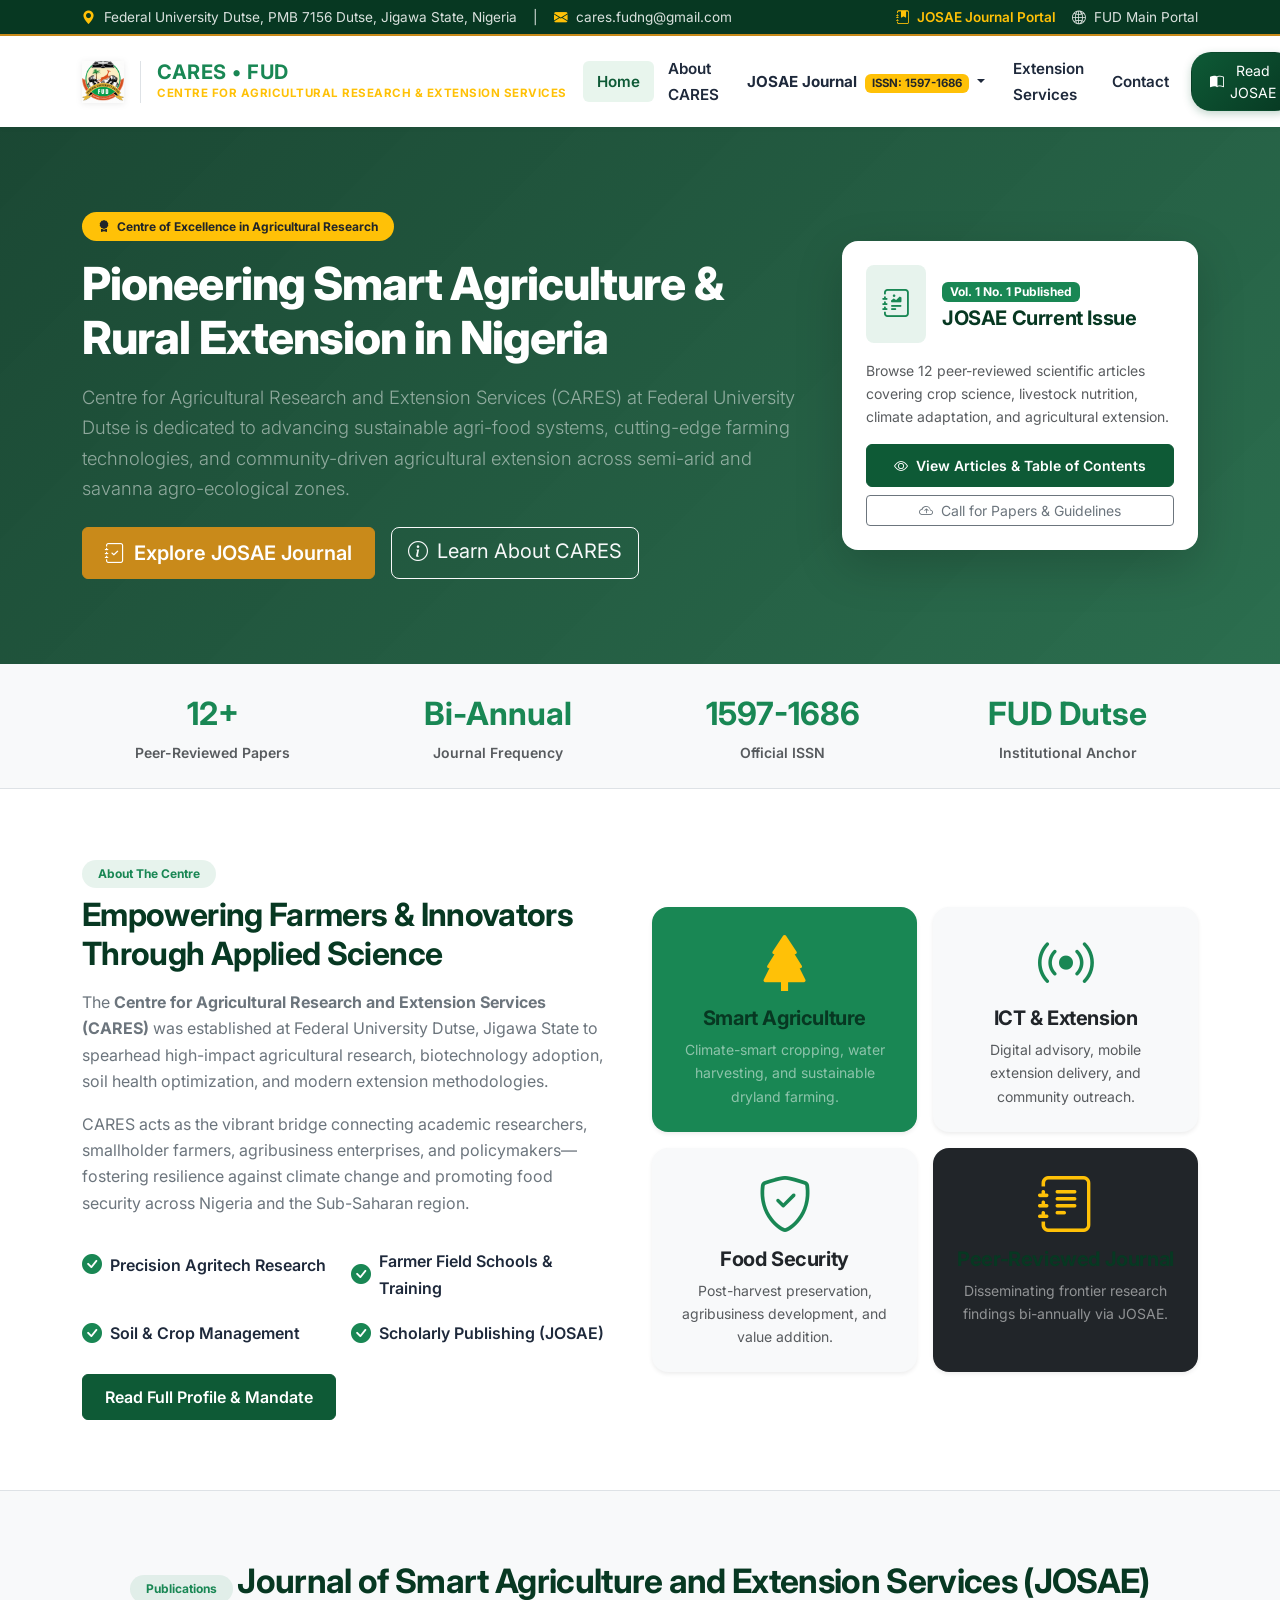
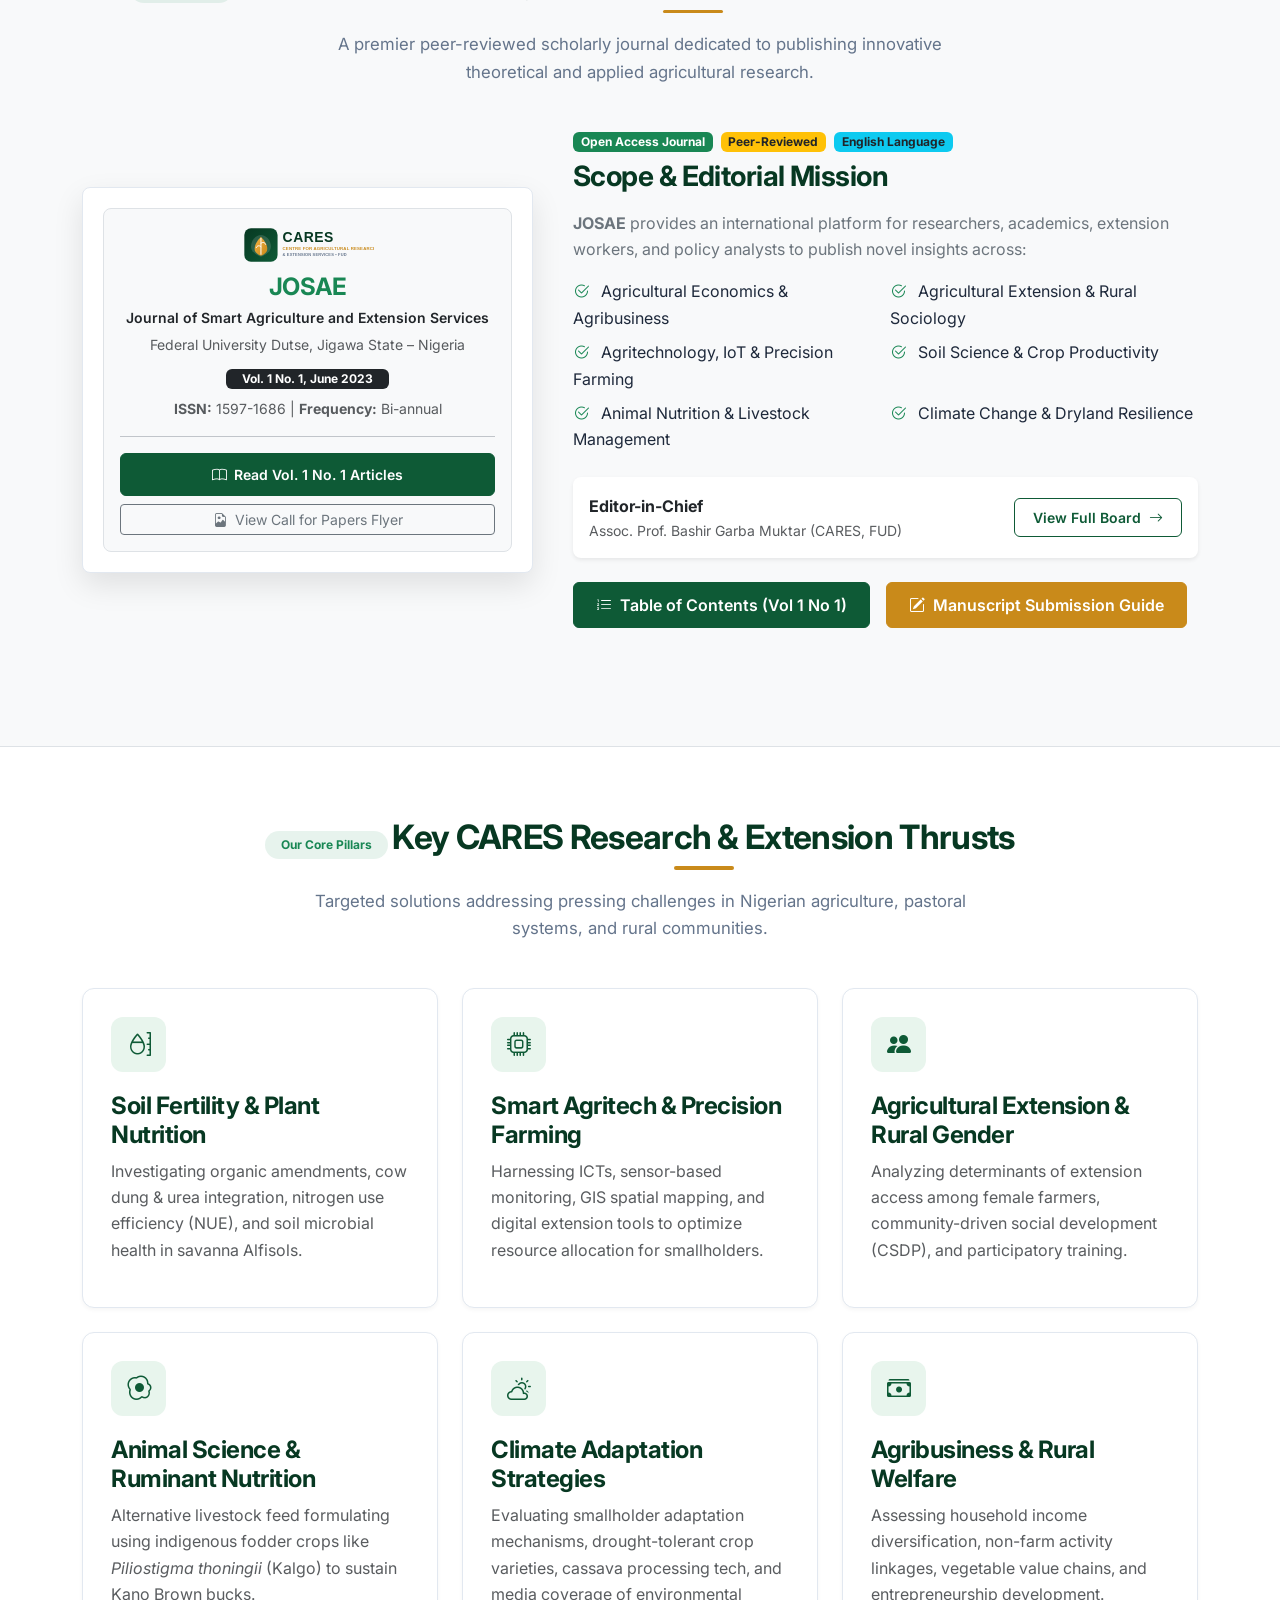
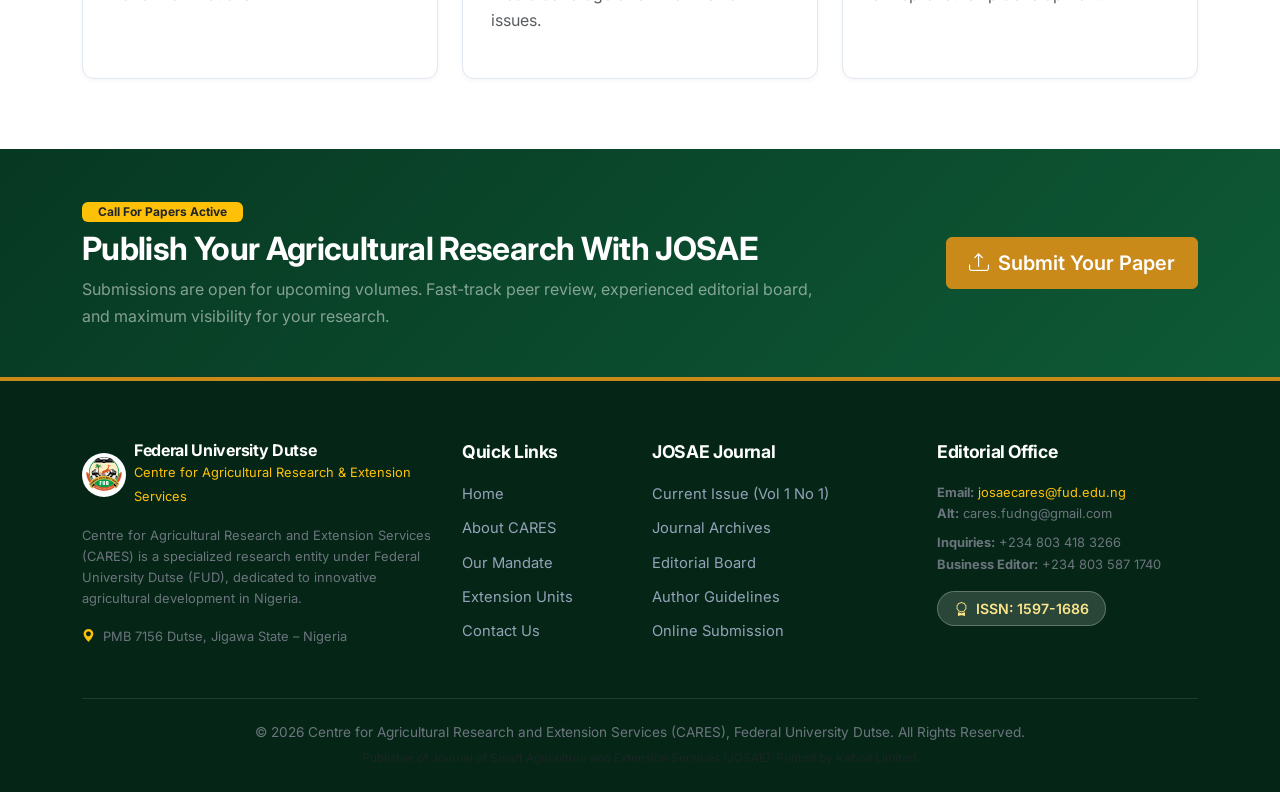
==== index.html @ b34d815e "First commit Web contents" ====
<!DOCTYPE html>
<html lang="en">
<head>
  <meta charset="UTF-8">
  <meta name="viewport" content="width=device-width, initial-scale=1.0">
  <title>CARES | Centre for Agricultural Research and Extension Services - Federal University Dutse</title>
  <meta name="description" content="Official website of the Centre for Agricultural Research and Extension Services (CARES), Federal University Dutse (FUD), Nigeria. Publisher of JOSAE Journal.">
  
  <!-- Bootstrap 5.3 CSS -->
  <link href="https://cdn.jsdelivr.net/npm/bootstrap@5.3.3/dist/css/bootstrap.min.css" rel="stylesheet">
  <!-- Bootstrap Icons -->
  <link href="https://cdn.jsdelivr.net/npm/bootstrap-icons@1.11.3/font/bootstrap-icons.css" rel="stylesheet">
  <!-- Google Fonts: Inter -->
  <link rel="preconnect" href="https://fonts.googleapis.com">
  <link rel="preconnect" href="https://fonts.gstatic.com" crossorigin>
  <link href="https://fonts.googleapis.com/css2?family=Inter:wght@300;400;500;600;700;800;900&display=swap" rel="stylesheet">
  <!-- Favicon -->
  <link rel="icon" type="image/png" href="assets/img/favicon.png">
  <link rel="apple-touch-icon" href="assets/img/favicon.png">
  <!-- Custom CSS -->
  <link rel="stylesheet" href="assets/css/style.css">
</head>
<body>

  <!-- Top Bar -->
  <div class="top-bar">
    <div class="container">
      <div class="d-flex justify-content-between align-items-center flex-wrap gap-2">
        <div class="d-flex align-items-center gap-3">
          <span><i class="bi bi-geo-alt-fill text-warning me-1"></i> Federal University Dutse, PMB 7156 Dutse, Jigawa State, Nigeria</span>
          <span class="d-none d-md-inline">|</span>
          <span class="d-none d-md-inline"><i class="bi bi-envelope-fill text-warning me-1"></i> cares.fudng@gmail.com</span>
        </div>
        <div class="d-flex align-items-center gap-3">
          <a href="josae.html" class="fw-semibold text-warning"><i class="bi bi-journal-bookmark-fill me-1"></i> JOSAE Journal Portal</a>
          <a href="https://fud.edu.ng" target="_blank" rel="noopener"><i class="bi bi-globe2 me-1"></i> FUD Main Portal</a>
        </div>
      </div>
    </div>
  </div>

  <!-- Main Navbar -->
  <nav class="navbar navbar-expand-lg main-navbar sticky-top">
    <div class="container">
      <a class="navbar-brand" href="index.html">
        <img src="assets/img/fud-logo.png" alt="Federal University Dutse Crest" class="fud-crest-img">
        <div class="brand-text border-start ps-3 ms-1 d-none d-sm-block">
          <h1 class="text-success fw-bold mb-0" style="font-size: 1.25rem; letter-spacing: 0.5px;">CARES &bull; FUD</h1>
          <small class="text-warning fw-bold text-uppercase" style="font-size: 0.72rem; letter-spacing: 0.5px;">Centre for Agricultural Research &amp; Extension Services</small>
        </div>
      </a>
      
      <button class="navbar-toggler" type="button" data-bs-toggle="collapse" data-bs-target="#navbarMain" aria-controls="navbarMain" aria-expanded="false" aria-label="Toggle navigation">
        <span class="navbar-toggler-icon"></span>
      </button>

      <div class="collapse navbar-collapse" id="navbarMain">
        <ul class="navbar-nav ms-auto mb-2 mb-lg-0 align-items-lg-center">
          <li class="nav-item">
            <a class="nav-link active" aria-current="page" href="index.html">Home</a>
          </li>
          <li class="nav-item">
            <a class="nav-link" href="about.html">About CARES</a>
          </li>
          <li class="nav-item dropdown">
            <a class="nav-link dropdown-toggle fw-bold text-success" href="#" id="journalDropdown" role="button" data-bs-toggle="dropdown" aria-expanded="false">
              JOSAE Journal <span class="badge bg-warning text-dark ms-1">ISSN: 1597-1686</span>
            </a>
            <ul class="dropdown-menu shadow border-0" aria-labelledby="journalDropdown">
              <li><a class="dropdown-item py-2" href="josae.html"><i class="bi bi-journal-text text-success me-2"></i> Journal Home &amp; Latest Issue</a></li>
              <li><a class="dropdown-item py-2" href="josae-archives.html"><i class="bi bi-archive text-success me-2"></i> Volumes &amp; Archives</a></li>
              <li><a class="dropdown-item py-2" href="josae-editorial.html"><i class="bi bi-people text-success me-2"></i> Editorial Advisory Board</a></li>
              <li><a class="dropdown-item py-2" href="josae-guidelines.html"><i class="bi bi-file-earmark-text text-success me-2"></i> Author Guidelines &amp; Fees</a></li>
              <li><hr class="dropdown-divider"></li>
              <li><a class="dropdown-item py-2 fw-semibold text-primary" href="josae-submission.html"><i class="bi bi-send text-primary me-2"></i> Submit Manuscript</a></li>
            </ul>
          </li>
          <li class="nav-item">
            <a class="nav-link" href="about.html#extension">Extension Services</a>
          </li>
          <li class="nav-item">
            <a class="nav-link" href="contact.html">Contact</a>
          </li>
          <li class="nav-item ms-lg-2 mt-2 mt-lg-0">
            <a class="btn btn-journal-badge" href="josae.html">
              <i class="bi bi-book-half"></i> Read JOSAE
            </a>
          </li>
        </ul>
      </div>
    </div>
  </nav>

  <!-- Hero Section -->
  <header class="hero-cares">
    <div class="container">
      <div class="row align-items-center gy-4">
        <div class="col-lg-8">
          <div class="badge bg-warning text-dark px-3 py-2 rounded-pill fw-bold mb-3">
            <i class="bi bi-award-fill me-1"></i> Centre of Excellence in Agricultural Research
          </div>
          <h1 class="display-4 fw-black text-white mb-3">
            Pioneering Smart Agriculture &amp; Rural Extension in Nigeria
          </h1>
          <p class="lead text-white-50 mb-4">
            Centre for Agricultural Research and Extension Services (CARES) at Federal University Dutse is dedicated to advancing sustainable agri-food systems, cutting-edge farming technologies, and community-driven agricultural extension across semi-arid and savanna agro-ecological zones.
          </p>
          <div class="d-flex flex-wrap gap-3">
            <a href="josae.html" class="btn btn-gold-fud btn-lg">
              <i class="bi bi-journal-check me-1"></i> Explore JOSAE Journal
            </a>
            <a href="about.html" class="btn btn-outline-light btn-lg">
              <i class="bi bi-info-circle me-1"></i> Learn About CARES
            </a>
          </div>
        </div>
        <div class="col-lg-4">
          <div class="card border-0 shadow-lg rounded-4 overflow-hidden bg-white text-dark p-4">
            <div class="d-flex align-items-center gap-3 mb-3">
              <div class="p-3 bg-success bg-opacity-10 text-success rounded-3 fs-3">
                <i class="bi bi-journal-richtext"></i>
              </div>
              <div>
                <span class="badge bg-success mb-1">Vol. 1 No. 1 Published</span>
                <h5 class="mb-0 fw-bold">JOSAE Current Issue</h5>
              </div>
            </div>
            <p class="small text-muted mb-3">
              Browse 12 peer-reviewed scientific articles covering crop science, livestock nutrition, climate adaptation, and agricultural extension.
            </p>
            <div class="d-grid gap-2">
              <a href="josae.html" class="btn btn-primary-fud btn-sm">
                <i class="bi bi-eye me-1"></i> View Articles &amp; Table of Contents
              </a>
              <a href="josae-guidelines.html" class="btn btn-outline-secondary btn-sm">
                <i class="bi bi-cloud-arrow-up me-1"></i> Call for Papers &amp; Guidelines
              </a>
            </div>
          </div>
        </div>
      </div>
    </div>
  </header>

  <!-- Key Statistics Banner -->
  <section class="bg-light py-4 border-bottom">
    <div class="container">
      <div class="row g-4 text-center">
        <div class="col-6 col-md-3">
          <div class="fs-2 fw-bold text-success">12+</div>
          <div class="small text-muted fw-semibold">Peer-Reviewed Papers</div>
        </div>
        <div class="col-6 col-md-3">
          <div class="fs-2 fw-bold text-success">Bi-Annual</div>
          <div class="small text-muted fw-semibold">Journal Frequency</div>
        </div>
        <div class="col-6 col-md-3">
          <div class="fs-2 fw-bold text-success">1597-1686</div>
          <div class="small text-muted fw-semibold">Official ISSN</div>
        </div>
        <div class="col-6 col-md-3">
          <div class="fs-2 fw-bold text-success">FUD Dutse</div>
          <div class="small text-muted fw-semibold">Institutional Anchor</div>
        </div>
      </div>
    </div>
  </section>

  <!-- About CARES Overview -->
  <section class="section-padding">
    <div class="container">
      <div class="row align-items-center gy-5">
        <div class="col-lg-6">
          <div class="pe-lg-4">
            <span class="badge bg-success bg-opacity-10 text-success fw-bold px-3 py-2 rounded-pill mb-2">About The Centre</span>
            <h2 class="fw-bold mb-3">Empowering Farmers &amp; Innovators Through Applied Science</h2>
            <p class="text-secondary">
              The <strong>Centre for Agricultural Research and Extension Services (CARES)</strong> was established at Federal University Dutse, Jigawa State to spearhead high-impact agricultural research, biotechnology adoption, soil health optimization, and modern extension methodologies.
            </p>
            <p class="text-secondary">
              CARES acts as the vibrant bridge connecting academic researchers, smallholder farmers, agribusiness enterprises, and policymakers—fostering resilience against climate change and promoting food security across Nigeria and the Sub-Saharan region.
            </p>
            <div class="row g-3 mt-2">
              <div class="col-sm-6">
                <div class="d-flex align-items-center gap-2">
                  <i class="bi bi-check-circle-fill text-success fs-5"></i>
                  <span class="fw-semibold">Precision Agritech Research</span>
                </div>
              </div>
              <div class="col-sm-6">
                <div class="d-flex align-items-center gap-2">
                  <i class="bi bi-check-circle-fill text-success fs-5"></i>
                  <span class="fw-semibold">Farmer Field Schools &amp; Training</span>
                </div>
              </div>
              <div class="col-sm-6">
                <div class="d-flex align-items-center gap-2">
                  <i class="bi bi-check-circle-fill text-success fs-5"></i>
                  <span class="fw-semibold">Soil &amp; Crop Management</span>
                </div>
              </div>
              <div class="col-sm-6">
                <div class="d-flex align-items-center gap-2">
                  <i class="bi bi-check-circle-fill text-success fs-5"></i>
                  <span class="fw-semibold">Scholarly Publishing (JOSAE)</span>
                </div>
              </div>
            </div>
            <div class="mt-4">
              <a href="about.html" class="btn btn-primary-fud">Read Full Profile &amp; Mandate</a>
            </div>
          </div>
        </div>
        <div class="col-lg-6">
          <div class="row g-3">
            <div class="col-6">
              <div class="card border-0 shadow-sm rounded-4 bg-success text-white p-4 text-center h-100">
                <i class="bi bi-tree-fill display-4 mb-2 text-warning"></i>
                <h5 class="fw-bold">Smart Agriculture</h5>
                <p class="small text-white-50 mb-0">Climate-smart cropping, water harvesting, and sustainable dryland farming.</p>
              </div>
            </div>
            <div class="col-6">
              <div class="card border-0 shadow-sm rounded-4 bg-light border p-4 text-center h-100">
                <i class="bi bi-broadcast display-4 mb-2 text-success"></i>
                <h5 class="fw-bold text-dark">ICT &amp; Extension</h5>
                <p class="small text-muted mb-0">Digital advisory, mobile extension delivery, and community outreach.</p>
              </div>
            </div>
            <div class="col-6">
              <div class="card border-0 shadow-sm rounded-4 bg-light border p-4 text-center h-100">
                <i class="bi bi-shield-check display-4 mb-2 text-success"></i>
                <h5 class="fw-bold text-dark">Food Security</h5>
                <p class="small text-muted mb-0">Post-harvest preservation, agribusiness development, and value addition.</p>
              </div>
            </div>
            <div class="col-6">
              <div class="card border-0 shadow-sm rounded-4 bg-dark text-white p-4 text-center h-100">
                <i class="bi bi-journal-text display-4 mb-2 text-warning"></i>
                <h5 class="fw-bold">Peer-Reviewed Journal</h5>
                <p class="small text-white-50 mb-0">Disseminating frontier research findings bi-annually via JOSAE.</p>
              </div>
            </div>
          </div>
        </div>
      </div>
    </div>
  </section>

  <!-- JOSAE Spotlight Section -->
  <section class="section-padding bg-light border-top border-bottom">
    <div class="container">
      <div class="section-title">
        <span class="badge bg-success bg-opacity-10 text-success fw-bold px-3 py-2 rounded-pill mb-2">Publications</span>
        <h2>Journal of Smart Agriculture and Extension Services (JOSAE)</h2>
        <p>A premier peer-reviewed scholarly journal dedicated to publishing innovative theoretical and applied agricultural research.</p>
      </div>

      <div class="row align-items-center gy-4 mb-5">
        <div class="col-lg-5">
          <div class="journal-cover-preview bg-white">
            <div class="p-3 border rounded-3 bg-light text-center">
              <div class="mb-2">
                <img src="assets/img/logo-cares.svg" alt="CARES Logo" height="40">
              </div>
              <h4 class="fw-bold text-success mb-1">JOSAE</h4>
              <p class="fw-semibold text-dark small mb-1">Journal of Smart Agriculture and Extension Services</p>
              <div class="small text-muted mb-2">Federal University Dutse, Jigawa State – Nigeria</div>
              <div class="badge bg-dark px-3 py-1 mb-2">Vol. 1 No. 1, June 2023</div>
              <div class="small text-muted"><strong>ISSN:</strong> 1597-1686 | <strong>Frequency:</strong> Bi-annual</div>
              <hr class="my-3">
              <a href="josae.html" class="btn btn-primary-fud btn-sm w-100 mb-2">
                <i class="bi bi-book me-1"></i> Read Vol. 1 No. 1 Articles
              </a>
              <a href="assets/img/josae-call-for-papers.jpg" target="_blank" class="btn btn-outline-secondary btn-sm w-100">
                <i class="bi bi-file-earmark-image me-1"></i> View Call for Papers Flyer
              </a>
            </div>
          </div>
        </div>

        <div class="col-lg-7">
          <div class="ps-lg-3">
            <div class="d-flex align-items-center gap-2 mb-2">
              <span class="badge bg-success">Open Access Journal</span>
              <span class="badge bg-warning text-dark">Peer-Reviewed</span>
              <span class="badge bg-info text-dark">English Language</span>
            </div>
            <h3 class="fw-bold mb-3">Scope &amp; Editorial Mission</h3>
            <p class="text-secondary">
              <strong>JOSAE</strong> provides an international platform for researchers, academics, extension workers, and policy analysts to publish novel insights across:
            </p>
            <ul class="list-unstyled row g-2 mb-4">
              <li class="col-sm-6"><i class="bi bi-check2-circle text-success me-2"></i> Agricultural Economics &amp; Agribusiness</li>
              <li class="col-sm-6"><i class="bi bi-check2-circle text-success me-2"></i> Agricultural Extension &amp; Rural Sociology</li>
              <li class="col-sm-6"><i class="bi bi-check2-circle text-success me-2"></i> Agritechnology, IoT &amp; Precision Farming</li>
              <li class="col-sm-6"><i class="bi bi-check2-circle text-success me-2"></i> Soil Science &amp; Crop Productivity</li>
              <li class="col-sm-6"><i class="bi bi-check2-circle text-success me-2"></i> Animal Nutrition &amp; Livestock Management</li>
              <li class="col-sm-6"><i class="bi bi-check2-circle text-success me-2"></i> Climate Change &amp; Dryland Resilience</li>
            </ul>

            <div class="card bg-white border-0 shadow-sm p-3 rounded-3 mb-4">
              <div class="d-flex align-items-center justify-content-between flex-wrap gap-2">
                <div>
                  <div class="fw-bold text-dark">Editor-in-Chief</div>
                  <div class="small text-muted">Assoc. Prof. Bashir Garba Muktar (CARES, FUD)</div>
                </div>
                <a href="josae-editorial.html" class="btn btn-outline-fud btn-sm">
                  View Full Board <i class="bi bi-arrow-right ms-1"></i>
                </a>
              </div>
            </div>

            <div class="d-flex flex-wrap gap-3">
              <a href="josae.html" class="btn btn-primary-fud">
                <i class="bi bi-list-ol me-1"></i> Table of Contents (Vol 1 No 1)
              </a>
              <a href="josae-guidelines.html" class="btn btn-gold-fud">
                <i class="bi bi-pencil-square me-1"></i> Manuscript Submission Guide
              </a>
            </div>
          </div>
        </div>
      </div>
    </div>
  </section>

  <!-- Research & Extension Focus Pillars -->
  <section class="section-padding">
    <div class="container">
      <div class="section-title">
        <span class="badge bg-success bg-opacity-10 text-success fw-bold px-3 py-2 rounded-pill mb-2">Our Core Pillars</span>
        <h2>Key CARES Research &amp; Extension Thrusts</h2>
        <p>Targeted solutions addressing pressing challenges in Nigerian agriculture, pastoral systems, and rural communities.</p>
      </div>

      <div class="row g-4">
        <div class="col-md-6 col-lg-4">
          <div class="feature-card">
            <div class="feature-icon">
              <i class="bi bi-moisture"></i>
            </div>
            <h4 class="fw-bold">Soil Fertility &amp; Plant Nutrition</h4>
            <p class="text-muted">
              Investigating organic amendments, cow dung &amp; urea integration, nitrogen use efficiency (NUE), and soil microbial health in savanna Alfisols.
            </p>
          </div>
        </div>

        <div class="col-md-6 col-lg-4">
          <div class="feature-card">
            <div class="feature-icon">
              <i class="bi bi-cpu"></i>
            </div>
            <h4 class="fw-bold">Smart Agritech &amp; Precision Farming</h4>
            <p class="text-muted">
              Harnessing ICTs, sensor-based monitoring, GIS spatial mapping, and digital extension tools to optimize resource allocation for smallholders.
            </p>
          </div>
        </div>

        <div class="col-md-6 col-lg-4">
          <div class="feature-card">
            <div class="feature-icon">
              <i class="bi bi-people-fill"></i>
            </div>
            <h4 class="fw-bold">Agricultural Extension &amp; Rural Gender</h4>
            <p class="text-muted">
              Analyzing determinants of extension access among female farmers, community-driven social development (CSDP), and participatory training.
            </p>
          </div>
        </div>

        <div class="col-md-6 col-lg-4">
          <div class="feature-card">
            <div class="feature-icon">
              <i class="bi bi-egg-fried"></i>
            </div>
            <h4 class="fw-bold">Animal Science &amp; Ruminant Nutrition</h4>
            <p class="text-muted">
              Alternative livestock feed formulating using indigenous fodder crops like <em>Piliostigma thoningii</em> (Kalgo) to sustain Kano Brown bucks.
            </p>
          </div>
        </div>

        <div class="col-md-6 col-lg-4">
          <div class="feature-card">
            <div class="feature-icon">
              <i class="bi bi-cloud-sun"></i>
            </div>
            <h4 class="fw-bold">Climate Adaptation Strategies</h4>
            <p class="text-muted">
              Evaluating smallholder adaptation mechanisms, drought-tolerant crop varieties, cassava processing tech, and media coverage of environmental issues.
            </p>
          </div>
        </div>

        <div class="col-md-6 col-lg-4">
          <div class="feature-card">
            <div class="feature-icon">
              <i class="bi bi-cash-stack"></i>
            </div>
            <h4 class="fw-bold">Agribusiness &amp; Rural Welfare</h4>
            <p class="text-muted">
              Assessing household income diversification, non-farm activity linkages, vegetable value chains, and entrepreneurship development.
            </p>
          </div>
        </div>
      </div>
    </div>
  </section>

  <!-- Quick Call to Action / Submission Banner -->
  <section class="py-5 text-white" style="background: linear-gradient(135deg, #073822, #0e5a36);">
    <div class="container">
      <div class="row align-items-center justify-content-between gy-4">
        <div class="col-lg-8">
          <span class="badge bg-warning text-dark fw-bold px-3 py-1 mb-2">Call For Papers Active</span>
          <h2 class="fw-bold text-white mb-2">Publish Your Agricultural Research With JOSAE</h2>
          <p class="text-white-50 mb-0">
            Submissions are open for upcoming volumes. Fast-track peer review, experienced editorial board, and maximum visibility for your research.
          </p>
        </div>
        <div class="col-lg-4 text-lg-end">
          <a href="josae-submission.html" class="btn btn-gold-fud btn-lg">
            <i class="bi bi-upload me-1"></i> Submit Your Paper
          </a>
        </div>
      </div>
    </div>
  </section>

  <!-- Footer -->
  <footer class="main-footer">
    <div class="container">
      <div class="row g-4">
        <div class="col-lg-4">
          <div class="d-flex align-items-center gap-2 mb-3">
            <img src="assets/img/fud-logo.png" alt="Federal University Dutse Logo" class="bg-white p-1 rounded-circle footer-fud-logo">
            <div class="text-white">
              <h6 class="fw-bold mb-0 text-white">Federal University Dutse</h6>
              <small class="text-warning">Centre for Agricultural Research &amp; Extension Services</small>
            </div>
          </div>
          <p class="text-secondary small">
            Centre for Agricultural Research and Extension Services (CARES) is a specialized research entity under Federal University Dutse (FUD), dedicated to innovative agricultural development in Nigeria.
          </p>
          <div class="small text-secondary">
            <i class="bi bi-geo-alt-fill text-warning me-1"></i> PMB 7156 Dutse, Jigawa State – Nigeria
          </div>
        </div>

        <div class="col-sm-6 col-lg-2">
          <h5>Quick Links</h5>
          <ul class="footer-links">
            <li><a href="index.html">Home</a></li>
            <li><a href="about.html">About CARES</a></li>
            <li><a href="about.html#mandate">Our Mandate</a></li>
            <li><a href="about.html#extension">Extension Units</a></li>
            <li><a href="contact.html">Contact Us</a></li>
          </ul>
        </div>

        <div class="col-sm-6 col-lg-3">
          <h5>JOSAE Journal</h5>
          <ul class="footer-links">
            <li><a href="josae.html">Current Issue (Vol 1 No 1)</a></li>
            <li><a href="josae-archives.html">Journal Archives</a></li>
            <li><a href="josae-editorial.html">Editorial Board</a></li>
            <li><a href="josae-guidelines.html">Author Guidelines</a></li>
            <li><a href="josae-submission.html">Online Submission</a></li>
          </ul>
        </div>

        <div class="col-lg-3">
          <h5>Editorial Office</h5>
          <p class="small text-secondary mb-2">
            <strong>Email:</strong> <a href="mailto:josaecares@fud.edu.ng" class="text-warning">josaecares@fud.edu.ng</a><br>
            <strong>Alt:</strong> cares.fudng@gmail.com
          </p>
          <p class="small text-secondary mb-3">
            <strong>Inquiries:</strong> +234 803 418 3266<br>
            <strong>Business Editor:</strong> +234 803 587 1740
          </p>
          <div class="issn-pill">
            <i class="bi bi-award"></i> ISSN: 1597-1686
          </div>
        </div>
      </div>

      <div class="footer-bottom text-center text-secondary">
        <div class="container">
          <p class="mb-1">&copy; <span id="currentYear">2024</span> Centre for Agricultural Research and Extension Services (CARES), Federal University Dutse. All Rights Reserved.</p>
          <p class="small text-muted mb-0">Publisher of Journal of Smart Agriculture and Extension Services (JOSAE). Printed by Kabod Limited.</p>
        </div>
      </div>
    </div>
  </footer>

  <!-- Bootstrap 5 JS Bundle -->
  <script src="https://cdn.jsdelivr.net/npm/bootstrap@5.3.3/dist/js/bootstrap.bundle.min.js"></script>
  <!-- Custom JS -->
  <script src="assets/js/main.js"></script>
  <script>
    document.getElementById('currentYear').textContent = new Date().getFullYear();
  </script>
</body>
</html>
---- assets/css/style.css ----
/* ==========================================================================
   CARES & JOSAE - Modern Academic Theme
   Centre for Agricultural Research and Extension Services
   Federal University Dutse (FUD), Nigeria
   ========================================================================== */

:root {
  --fud-green-dark: #073822;
  --fud-green: #0e5a36;
  --fud-green-light: #167a4a;
  --fud-green-subtle: #e8f5ed;
  --fud-gold: #c98a1a;
  --fud-gold-light: #f5b041;
  --fud-gold-subtle: #fef8ec;
  --text-dark: #1e293b;
  --text-muted: #64748b;
  --bg-light: #f8fafc;
  --card-border: #e2e8f0;
  --shadow-sm: 0 2px 4px rgba(0,0,0,0.04);
  --shadow-md: 0 6px 18px rgba(0,0,0,0.06);
  --shadow-lg: 0 12px 30px rgba(0,0,0,0.1);
  --font-sans: 'Inter', -apple-system, BlinkMacSystemFont, 'Segoe UI', Roboto, Helvetica, Arial, sans-serif;
  --font-serif: 'Merriweather', Georgia, serif;
}

body {
  font-family: var(--font-sans);
  color: var(--text-dark);
  background-color: #ffffff;
  line-height: 1.65;
  overflow-x: hidden;
}

h1, h2, h3, h4, h5, h6 {
  font-weight: 700;
  color: var(--fud-green-dark);
  letter-spacing: -0.02em;
}

a {
  color: var(--fud-green);
  text-decoration: none;
  transition: all 0.2s ease-in-out;
}

a:hover {
  color: var(--fud-gold);
}

/* Top Bar */
.top-bar {
  background: var(--fud-green-dark);
  color: rgba(255, 255, 255, 0.85);
  font-size: 0.85rem;
  padding: 6px 0;
  border-bottom: 2px solid var(--fud-gold);
}

.top-bar a {
  color: rgba(255, 255, 255, 0.85);
}

.top-bar a:hover {
  color: var(--fud-gold-light);
}

/* Navbar */
.main-navbar {
  background: #ffffff;
  box-shadow: var(--shadow-sm);
  padding: 12px 0;
  transition: all 0.3s ease;
}

.navbar-brand {
  display: flex;
  align-items: center;
  gap: 12px;
}

.fud-crest-img {
  height: 42px;
  max-height: 42px;
  width: auto;
  object-fit: contain;
  filter: drop-shadow(0 1px 3px rgba(0, 0, 0, 0.08));
  transition: transform 0.2s ease;
}

.footer-fud-logo {
  height: 44px;
  max-height: 44px;
  width: auto;
  object-fit: contain;
}

.navbar-brand:hover .fud-crest-img {
  transform: scale(1.03);
}

.brand-text h1 {
  font-size: 1.15rem;
  font-weight: 800;
  margin: 0;
  color: var(--fud-green-dark);
  line-height: 1.15;
}

.brand-text small {
  font-size: 0.68rem;
  font-weight: 600;
  color: var(--fud-gold);
  text-transform: uppercase;
  letter-spacing: 0.04em;
  display: block;
}

.nav-link {
  font-weight: 600;
  font-size: 0.95rem;
  color: var(--text-dark) !important;
  padding: 8px 14px !important;
  border-radius: 6px;
  transition: all 0.2s ease;
}

.nav-link:hover, .nav-link.active {
  color: var(--fud-green) !important;
  background-color: var(--fud-green-subtle);
}

.btn-journal-badge {
  background: linear-gradient(135deg, var(--fud-green), var(--fud-green-dark));
  color: #fff !important;
  border-radius: 20px;
  padding: 7px 18px !important;
  font-size: 0.88rem;
  box-shadow: 0 3px 8px rgba(14, 90, 54, 0.25);
  display: inline-flex;
  align-items: center;
  gap: 6px;
}

.btn-journal-badge:hover {
  background: linear-gradient(135deg, var(--fud-gold), #b87910);
  color: #fff !important;
  transform: translateY(-1px);
}

/* Heroes */
.hero-cares {
  background: linear-gradient(135deg, rgba(7, 56, 34, 0.92), rgba(14, 90, 54, 0.88)), url('https://images.unsplash.com/photo-1592982537447-7440770cbfc9?auto=format&fit=crop&w=1600&q=80') center/cover no-repeat;
  color: #ffffff;
  padding: 85px 0;
  position: relative;
}

.hero-cares h1 {
  color: #ffffff;
  font-size: 2.85rem;
  font-weight: 800;
  line-height: 1.2;
}

.hero-cares .lead {
  font-size: 1.15rem;
  color: rgba(255, 255, 255, 0.92);
}

.hero-journal {
  background: linear-gradient(135deg, #073822 0%, #115735 100%);
  color: #ffffff;
  padding: 60px 0 50px;
  border-bottom: 4px solid var(--fud-gold);
}

.hero-journal h1 {
  color: #ffffff;
  font-size: 2.35rem;
  font-weight: 800;
}

.issn-pill {
  display: inline-flex;
  align-items: center;
  gap: 8px;
  background: rgba(255, 255, 255, 0.15);
  backdrop-filter: blur(8px);
  border: 1px solid rgba(255, 255, 255, 0.25);
  padding: 5px 16px;
  border-radius: 20px;
  font-size: 0.88rem;
  font-weight: 600;
  color: #fde68a;
}

/* Feature Cards & Sections */
.section-padding {
  padding: 70px 0;
}

.section-title {
  margin-bottom: 45px;
  text-align: center;
}

.section-title h2 {
  font-size: 2.1rem;
  position: relative;
  display: inline-block;
  padding-bottom: 12px;
}

.section-title h2::after {
  content: '';
  position: absolute;
  bottom: 0;
  left: 50%;
  transform: translateX(-50%);
  width: 60px;
  height: 3.5px;
  background: var(--fud-gold);
  border-radius: 2px;
}

.section-title p {
  color: var(--text-muted);
  font-size: 1.05rem;
  max-width: 680px;
  margin: 10px auto 0;
}

.feature-card {
  background: #ffffff;
  border: 1px solid var(--card-border);
  border-radius: 12px;
  padding: 28px;
  height: 100%;
  transition: all 0.3s ease;
  box-shadow: var(--shadow-sm);
}

.feature-card:hover {
  transform: translateY(-4px);
  box-shadow: var(--shadow-md);
  border-color: rgba(14, 90, 54, 0.3);
}

.feature-icon {
  width: 55px;
  height: 55px;
  border-radius: 12px;
  background: var(--fud-green-subtle);
  color: var(--fud-green);
  display: flex;
  align-items: center;
  justify-content: center;
  font-size: 1.5rem;
  margin-bottom: 20px;
}

.feature-card:hover .feature-icon {
  background: var(--fud-green);
  color: #ffffff;
}

/* Journal Article Cards (JOSAE Table of Contents) */
.article-card {
  background: #ffffff;
  border: 1px solid var(--card-border);
  border-left: 4px solid var(--fud-green);
  border-radius: 8px;
  padding: 22px 24px;
  margin-bottom: 22px;
  box-shadow: var(--shadow-sm);
  transition: all 0.25s ease;
}

.article-card:hover {
  box-shadow: var(--shadow-md);
  border-color: var(--fud-gold);
  border-left-color: var(--fud-gold);
}

.article-meta {
  font-size: 0.82rem;
  color: var(--text-muted);
  display: flex;
  flex-wrap: wrap;
  align-items: center;
  gap: 12px;
  margin-bottom: 8px;
}

.article-badge {
  background-color: var(--fud-green-subtle);
  color: var(--fud-green-dark);
  font-weight: 600;
  font-size: 0.75rem;
  padding: 3px 8px;
  border-radius: 4px;
}

.article-title {
  font-size: 1.15rem;
  font-weight: 700;
  line-height: 1.4;
  margin-bottom: 8px;
}

.article-title a {
  color: var(--fud-green-dark);
}

.article-title a:hover {
  color: var(--fud-gold);
}

.article-authors {
  font-size: 0.92rem;
  color: #475569;
  font-weight: 500;
  margin-bottom: 14px;
}

.article-actions {
  display: flex;
  gap: 10px;
  align-items: center;
  flex-wrap: wrap;
}

.abstract-collapse {
  background-color: #f8fafc;
  border: 1px solid #e2e8f0;
  border-radius: 8px;
  padding: 16px;
  margin-top: 14px;
  font-size: 0.92rem;
  color: #334155;
  line-height: 1.65;
}

/* Editorial Board Cards */
.board-card {
  background: #ffffff;
  border: 1px solid var(--card-border);
  border-radius: 10px;
  padding: 20px;
  margin-bottom: 16px;
  box-shadow: var(--shadow-sm);
  display: flex;
  gap: 16px;
  align-items: flex-start;
  transition: all 0.2s ease;
}

.board-card:hover {
  border-color: var(--fud-green);
  box-shadow: var(--shadow-md);
}

.board-avatar {
  width: 48px;
  height: 48px;
  border-radius: 50%;
  background: var(--fud-green-subtle);
  color: var(--fud-green);
  display: flex;
  align-items: center;
  justify-content: center;
  font-size: 1.25rem;
  flex-shrink: 0;
}

.board-info h5 {
  font-size: 1.05rem;
  margin-bottom: 3px;
  color: var(--fud-green-dark);
}

.board-info p {
  margin: 0;
  font-size: 0.88rem;
  color: var(--text-muted);
}

.guidelines-box {
  background: #ffffff;
  border: 1px solid var(--card-border);
  border-radius: 12px;
  padding: 32px;
  box-shadow: var(--shadow-sm);
}

.bank-detail-card {
  background: linear-gradient(135deg, #073822, #0e5a36);
  color: #ffffff;
  border-radius: 12px;
  padding: 26px;
  position: relative;
  overflow: hidden;
  box-shadow: var(--shadow-md);
}

.bank-detail-card::before {
  content: 'GTBANK';
  position: absolute;
  right: -10px;
  bottom: -15px;
  font-size: 4rem;
  font-weight: 900;
  color: rgba(255, 255, 255, 0.05);
  letter-spacing: 2px;
}

/* Sidebar & Quick Nav */
.sidebar-sticky {
  position: sticky;
  top: 90px;
}

.quick-nav-card {
  background: #ffffff;
  border: 1px solid var(--card-border);
  border-radius: 10px;
  overflow: hidden;
  box-shadow: var(--shadow-sm);
  margin-bottom: 25px;
}

.quick-nav-header {
  background: var(--fud-green);
  color: #ffffff;
  padding: 14px 18px;
  font-weight: 700;
  font-size: 1rem;
}

.quick-nav-list a {
  display: flex;
  align-items: center;
  justify-content: space-between;
  padding: 12px 18px;
  border-bottom: 1px solid var(--card-border);
  color: var(--text-dark);
  font-size: 0.92rem;
  font-weight: 500;
}

.quick-nav-list a:last-child {
  border-bottom: none;
}

.quick-nav-list a:hover {
  background-color: var(--fud-green-subtle);
  color: var(--fud-green);
  padding-left: 22px;
}

/* Buttons */
.btn-primary-fud {
  background-color: var(--fud-green);
  border-color: var(--fud-green);
  color: #ffffff;
  font-weight: 600;
  padding: 10px 22px;
  border-radius: 6px;
  transition: all 0.2s ease;
}

.btn-primary-fud:hover {
  background-color: var(--fud-green-dark);
  border-color: var(--fud-green-dark);
  color: #ffffff;
  transform: translateY(-1px);
}

.btn-gold-fud {
  background-color: var(--fud-gold);
  border-color: var(--fud-gold);
  color: #ffffff;
  font-weight: 600;
  padding: 10px 22px;
  border-radius: 6px;
}

.btn-gold-fud:hover {
  background-color: #b0750e;
  border-color: #b0750e;
  color: #ffffff;
}

.btn-outline-fud {
  border: 1.5px solid var(--fud-green);
  color: var(--fud-green);
  font-weight: 600;
  padding: 8px 18px;
  border-radius: 6px;
  background: transparent;
}

.btn-outline-fud:hover {
  background-color: var(--fud-green);
  color: #ffffff;
}

/* Footer */
.main-footer {
  background: #052617;
  color: #cbd5e1;
  padding: 60px 0 25px;
  font-size: 0.92rem;
  border-top: 4px solid var(--fud-gold);
}

.main-footer h4, .main-footer h5 {
  color: #ffffff;
  margin-bottom: 20px;
  font-size: 1.1rem;
}

.main-footer a {
  color: #94a3b8;
}

.main-footer a:hover {
  color: var(--fud-gold-light);
}

.footer-links {
  list-style: none;
  padding: 0;
  margin: 0;
}

.footer-links li {
  margin-bottom: 10px;
}

.footer-bottom {
  border-top: 1px solid rgba(255, 255, 255, 0.1);
  padding-top: 22px;
  margin-top: 45px;
  font-size: 0.85rem;
}

/* Search bar */
.search-journal-box {
  background: #ffffff;
  border-radius: 10px;
  padding: 18px;
  box-shadow: var(--shadow-sm);
  border: 1px solid var(--card-border);
  margin-bottom: 30px;
}

.search-journal-box input {
  border-radius: 6px;
  border: 1.5px solid #cbd5e1;
  padding: 10px 14px;
}

.search-journal-box input:focus {
  border-color: var(--fud-green);
  box-shadow: 0 0 0 0.2rem rgba(14, 90, 54, 0.15);
}

/* Issue Cover Banner Card */
.issue-cover-card {
  background: #ffffff;
  border: 1px solid var(--card-border);
  border-radius: 12px;
  overflow: hidden;
  box-shadow: var(--shadow-md);
}

.issue-cover-header {
  background: linear-gradient(135deg, #073822, #0e5a36);
  color: #ffffff;
  padding: 30px 20px;
  text-align: center;
  border-bottom: 3px solid var(--fud-gold);
}

.issue-cover-header h3 {
  color: #ffffff;
  font-size: 1.35rem;
  margin-bottom: 4px;
}

.journal-cover-preview {
  background: #ffffff;
  border: 1px solid #e2e8f0;
  border-radius: 8px;
  box-shadow: var(--shadow-lg);
  padding: 20px;
  text-align: center;
}
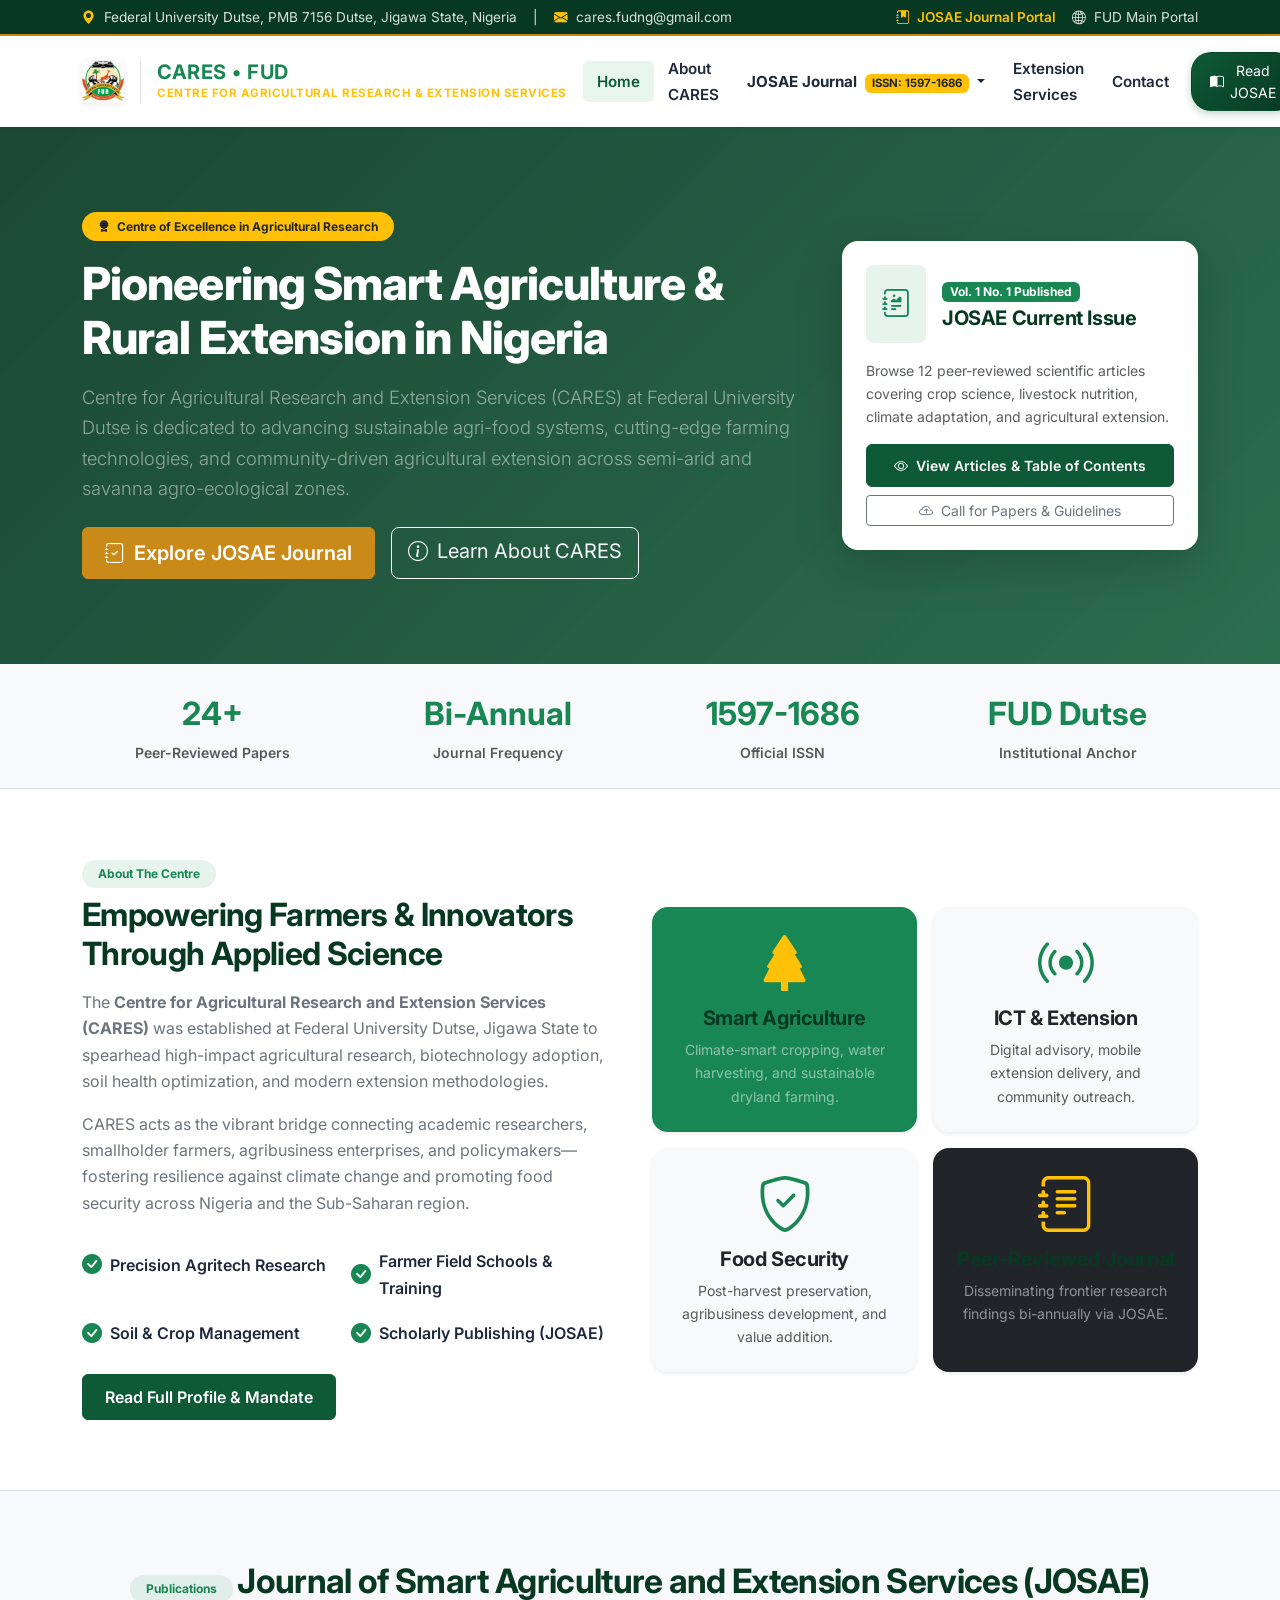
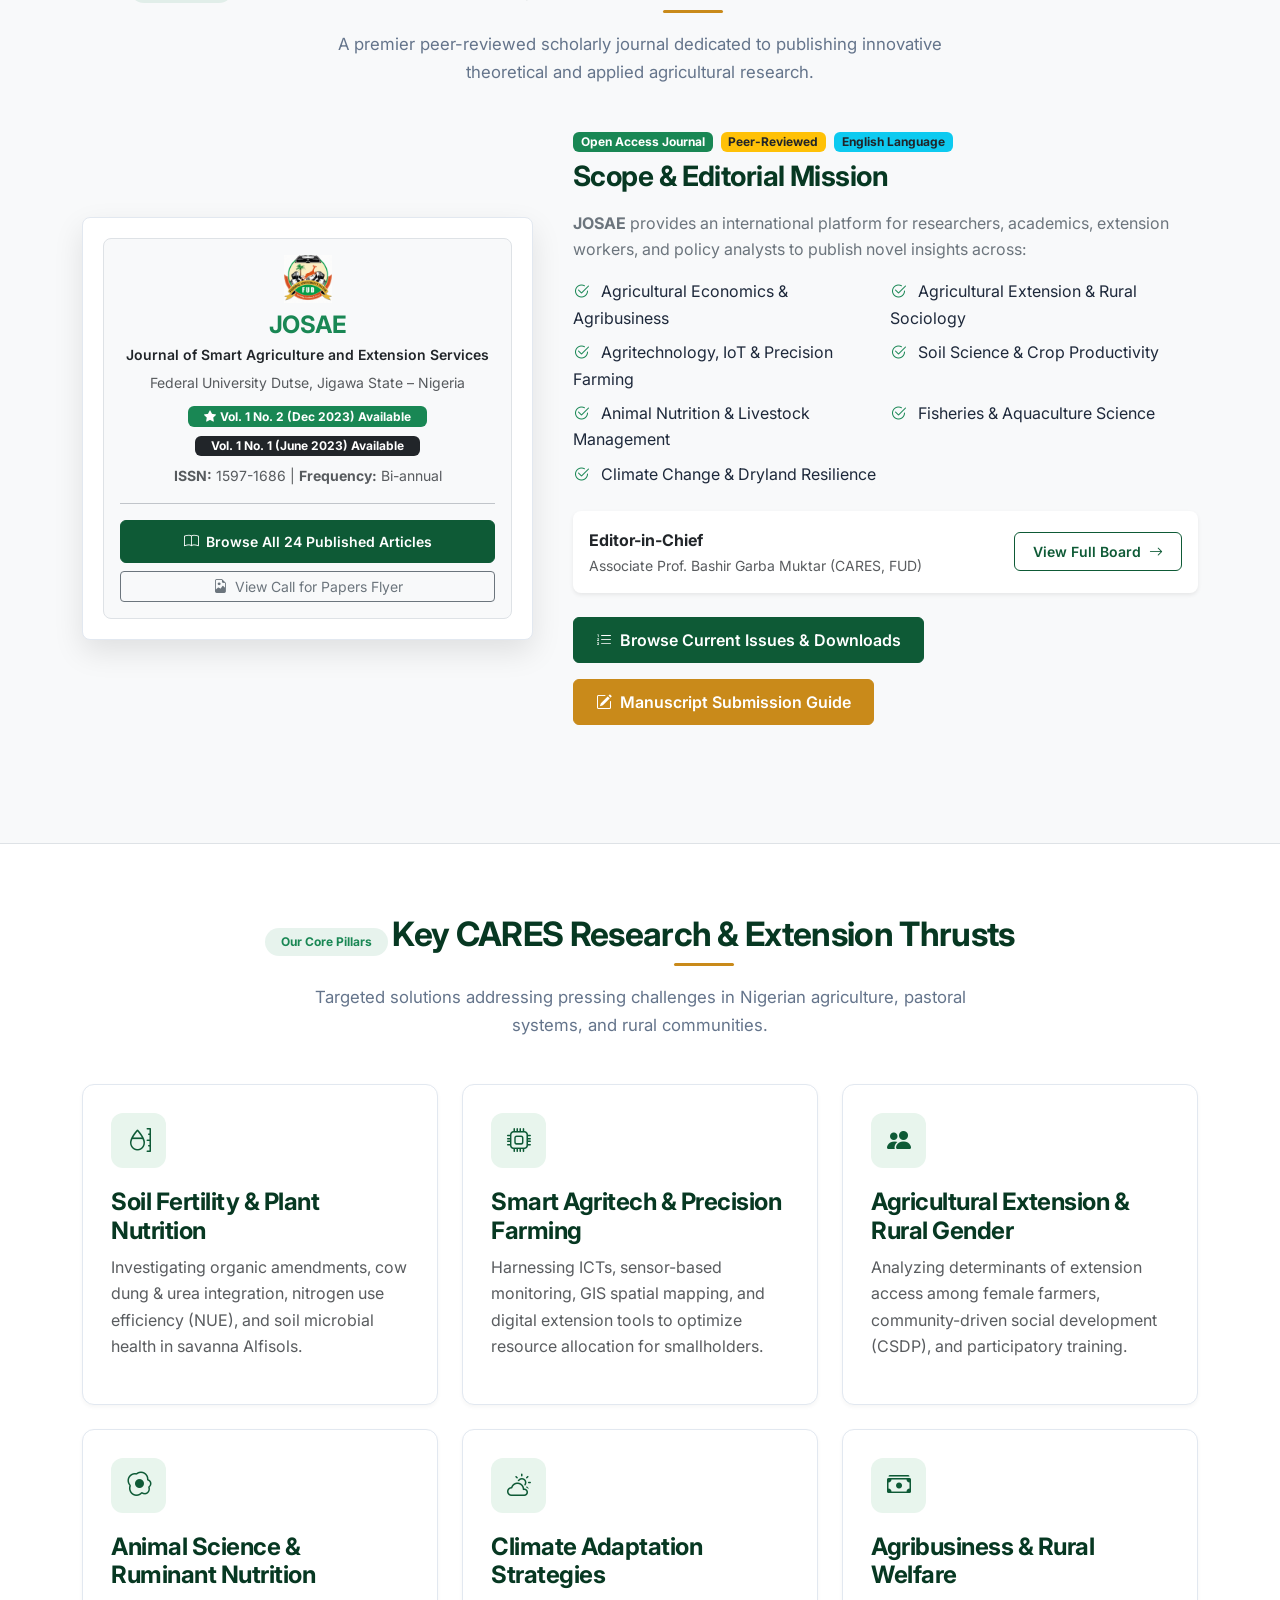
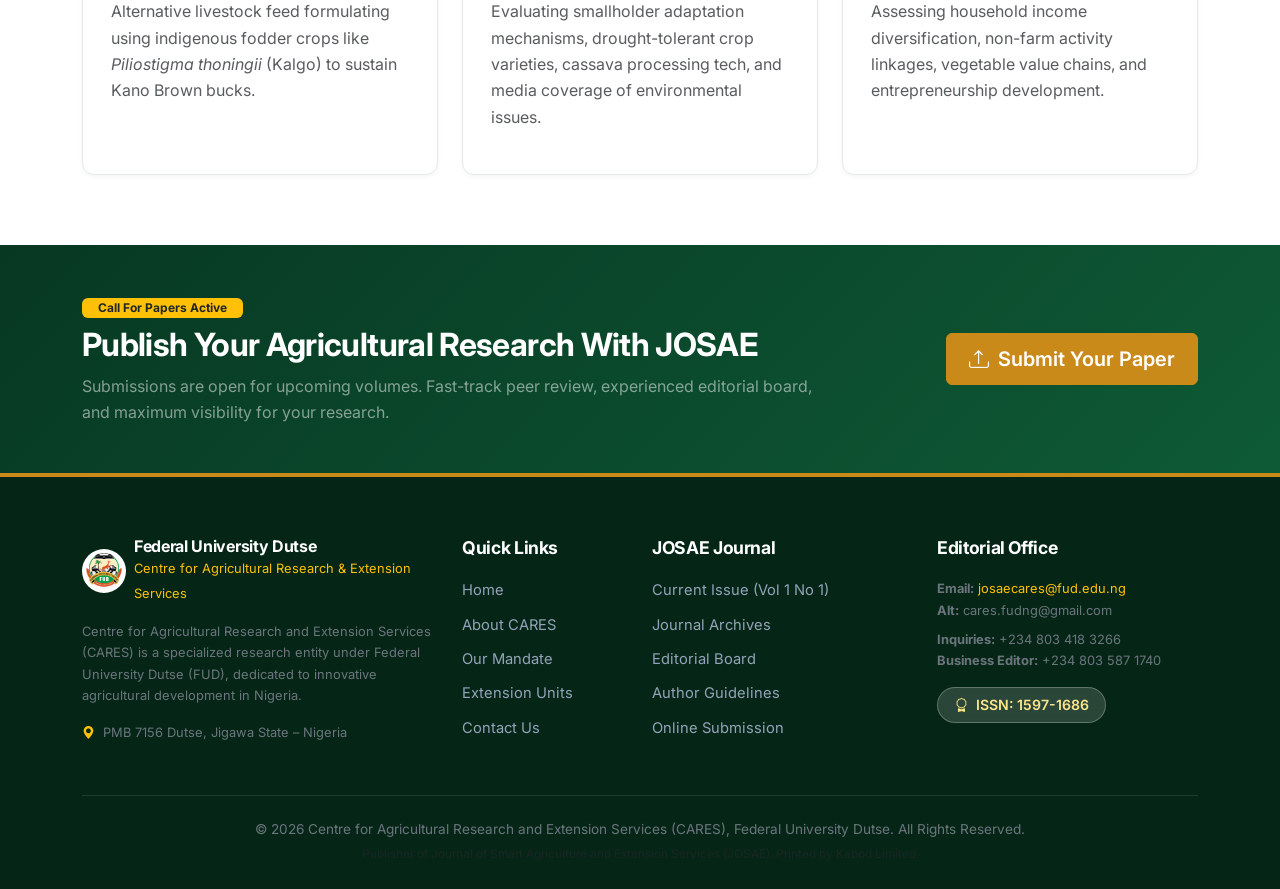
==== commit 54dd42a1: "Update" ====
--- a/index.html
+++ b/index.html
@@ -147,7 +147,7 @@
     <div class="container">
       <div class="row g-4 text-center">
         <div class="col-6 col-md-3">
-          <div class="fs-2 fw-bold text-success">12+</div>
+          <div class="fs-2 fw-bold text-success">24+</div>
           <div class="small text-muted fw-semibold">Peer-Reviewed Papers</div>
         </div>
         <div class="col-6 col-md-3">
@@ -261,16 +261,17 @@
           <div class="journal-cover-preview bg-white">
             <div class="p-3 border rounded-3 bg-light text-center">
               <div class="mb-2">
-                <img src="assets/img/logo-cares.svg" alt="CARES Logo" height="40">
+                <img src="assets/img/fud-logo.png" alt="FUD Crest" height="48">
               </div>
               <h4 class="fw-bold text-success mb-1">JOSAE</h4>
               <p class="fw-semibold text-dark small mb-1">Journal of Smart Agriculture and Extension Services</p>
               <div class="small text-muted mb-2">Federal University Dutse, Jigawa State – Nigeria</div>
-              <div class="badge bg-dark px-3 py-1 mb-2">Vol. 1 No. 1, June 2023</div>
+              <div class="badge bg-success px-3 py-1 mb-1"><i class="bi bi-star-fill me-1"></i>Vol. 1 No. 2 (Dec 2023) Available</div>
+              <div class="badge bg-dark px-3 py-1 mb-2">Vol. 1 No. 1 (June 2023) Available</div>
               <div class="small text-muted"><strong>ISSN:</strong> 1597-1686 | <strong>Frequency:</strong> Bi-annual</div>
               <hr class="my-3">
               <a href="josae.html" class="btn btn-primary-fud btn-sm w-100 mb-2">
-                <i class="bi bi-book me-1"></i> Read Vol. 1 No. 1 Articles
+                <i class="bi bi-book me-1"></i> Browse All 24 Published Articles
               </a>
               <a href="assets/img/josae-call-for-papers.jpg" target="_blank" class="btn btn-outline-secondary btn-sm w-100">
                 <i class="bi bi-file-earmark-image me-1"></i> View Call for Papers Flyer
@@ -296,6 +297,7 @@
               <li class="col-sm-6"><i class="bi bi-check2-circle text-success me-2"></i> Agritechnology, IoT &amp; Precision Farming</li>
               <li class="col-sm-6"><i class="bi bi-check2-circle text-success me-2"></i> Soil Science &amp; Crop Productivity</li>
               <li class="col-sm-6"><i class="bi bi-check2-circle text-success me-2"></i> Animal Nutrition &amp; Livestock Management</li>
+              <li class="col-sm-6"><i class="bi bi-check2-circle text-success me-2"></i> Fisheries &amp; Aquaculture Science</li>
               <li class="col-sm-6"><i class="bi bi-check2-circle text-success me-2"></i> Climate Change &amp; Dryland Resilience</li>
             </ul>
 
@@ -303,7 +305,7 @@
               <div class="d-flex align-items-center justify-content-between flex-wrap gap-2">
                 <div>
                   <div class="fw-bold text-dark">Editor-in-Chief</div>
-                  <div class="small text-muted">Assoc. Prof. Bashir Garba Muktar (CARES, FUD)</div>
+                  <div class="small text-muted">Associate Prof. Bashir Garba Muktar (CARES, FUD)</div>
                 </div>
                 <a href="josae-editorial.html" class="btn btn-outline-fud btn-sm">
                   View Full Board <i class="bi bi-arrow-right ms-1"></i>
@@ -313,7 +315,7 @@
 
             <div class="d-flex flex-wrap gap-3">
               <a href="josae.html" class="btn btn-primary-fud">
-                <i class="bi bi-list-ol me-1"></i> Table of Contents (Vol 1 No 1)
+                <i class="bi bi-list-ol me-1"></i> Browse Current Issues &amp; Downloads
               </a>
               <a href="josae-guidelines.html" class="btn btn-gold-fud">
                 <i class="bi bi-pencil-square me-1"></i> Manuscript Submission Guide
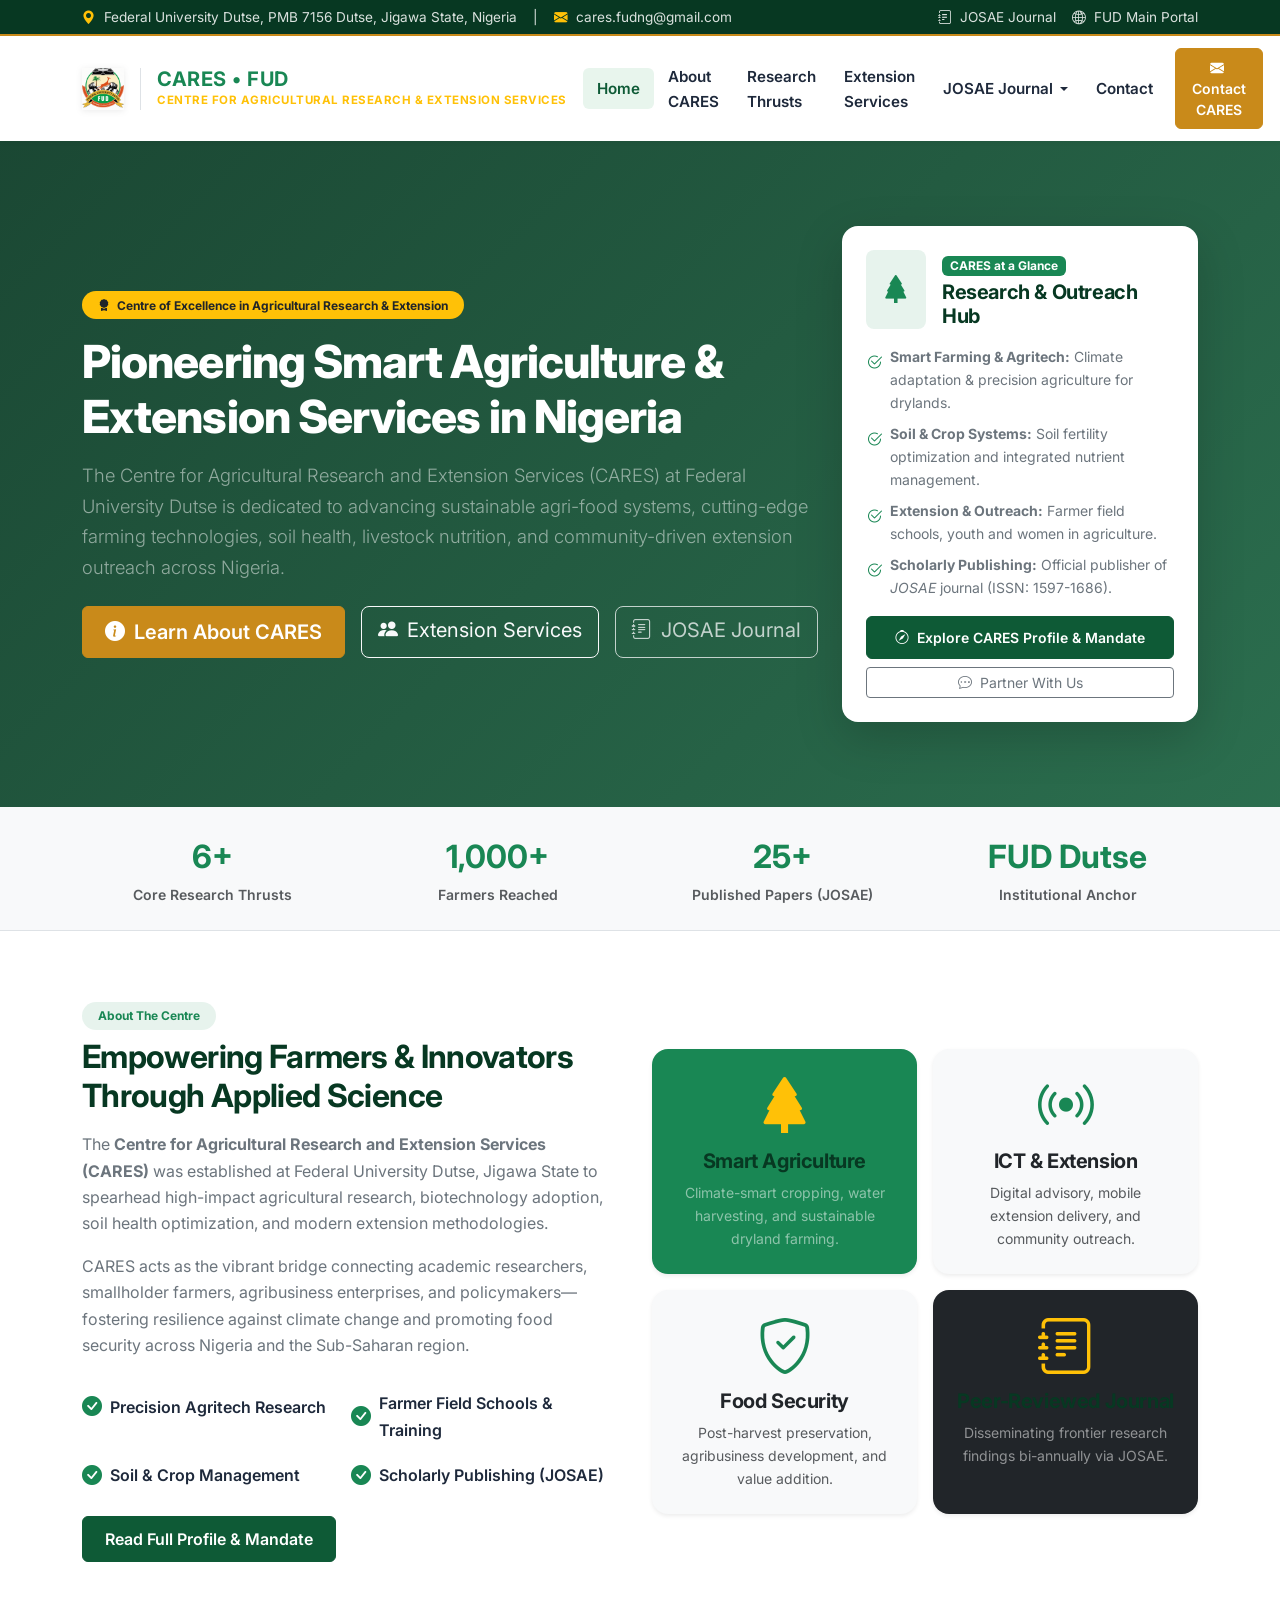
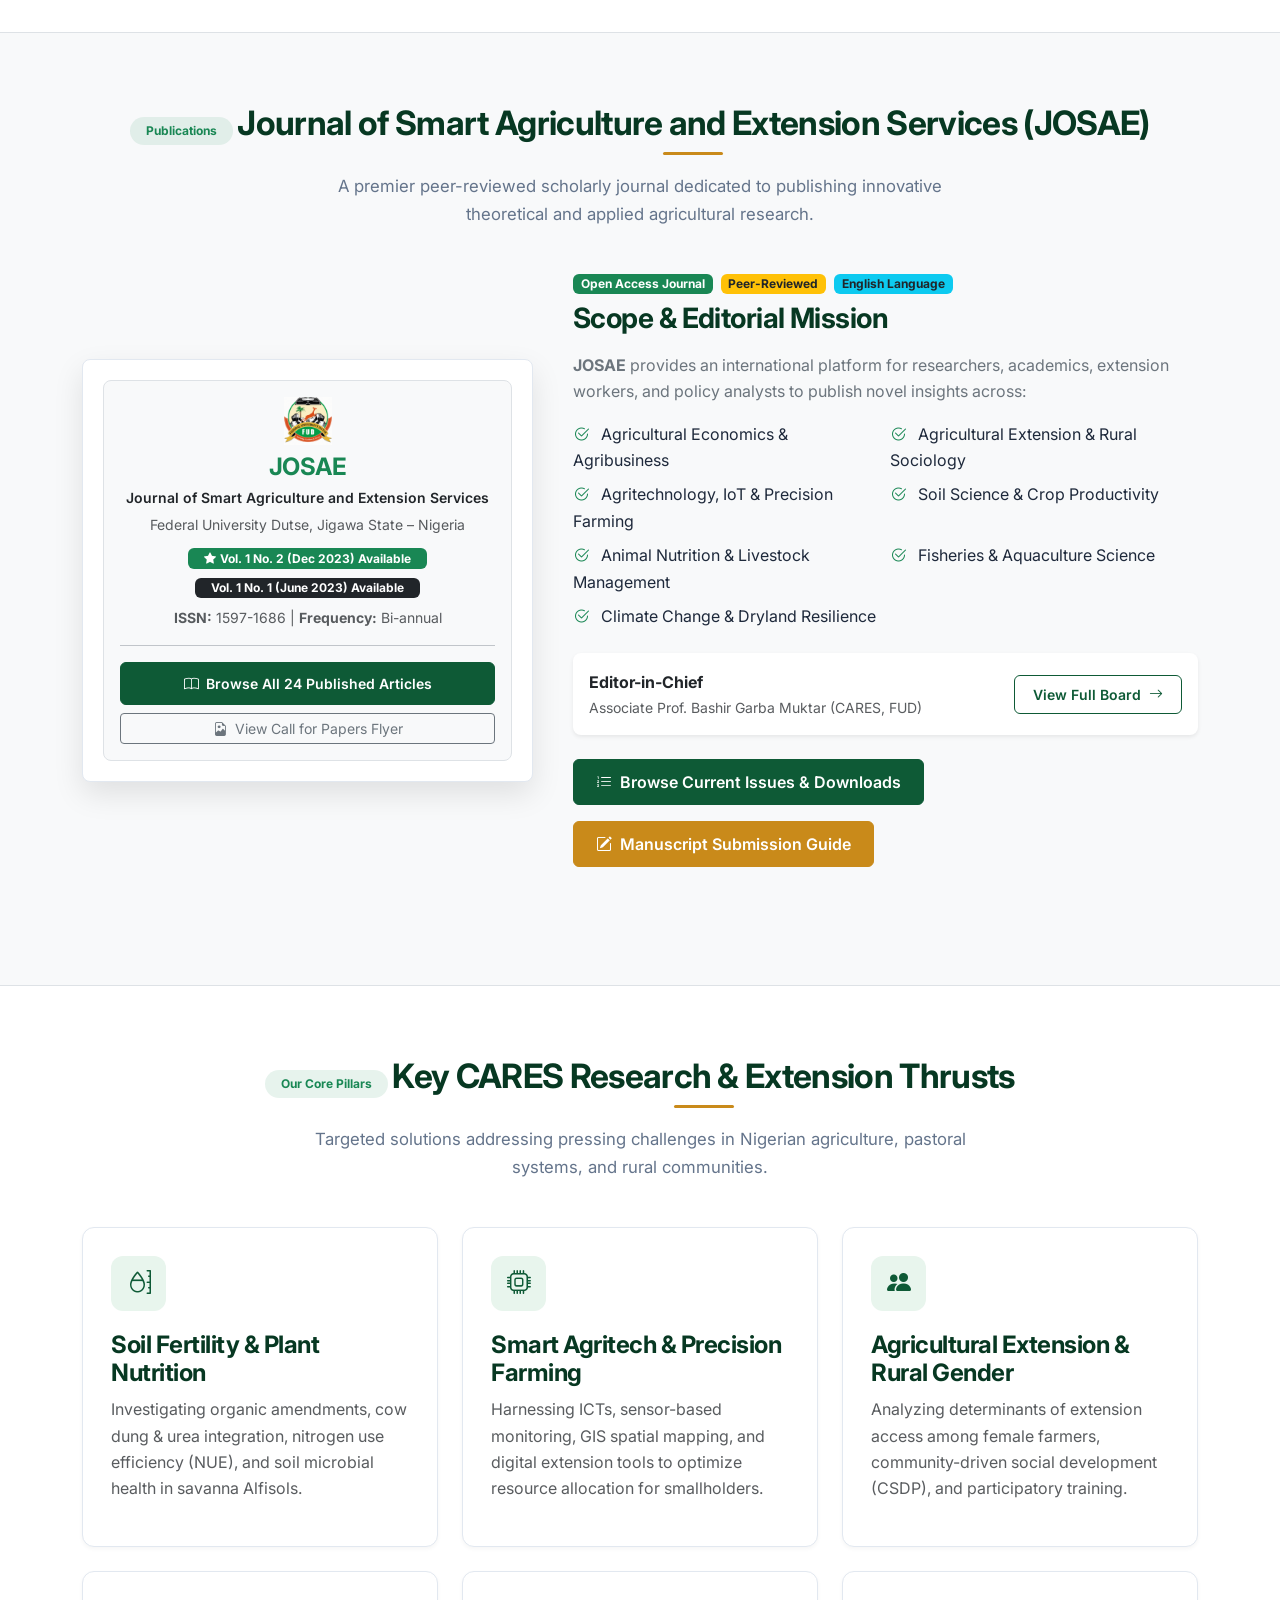
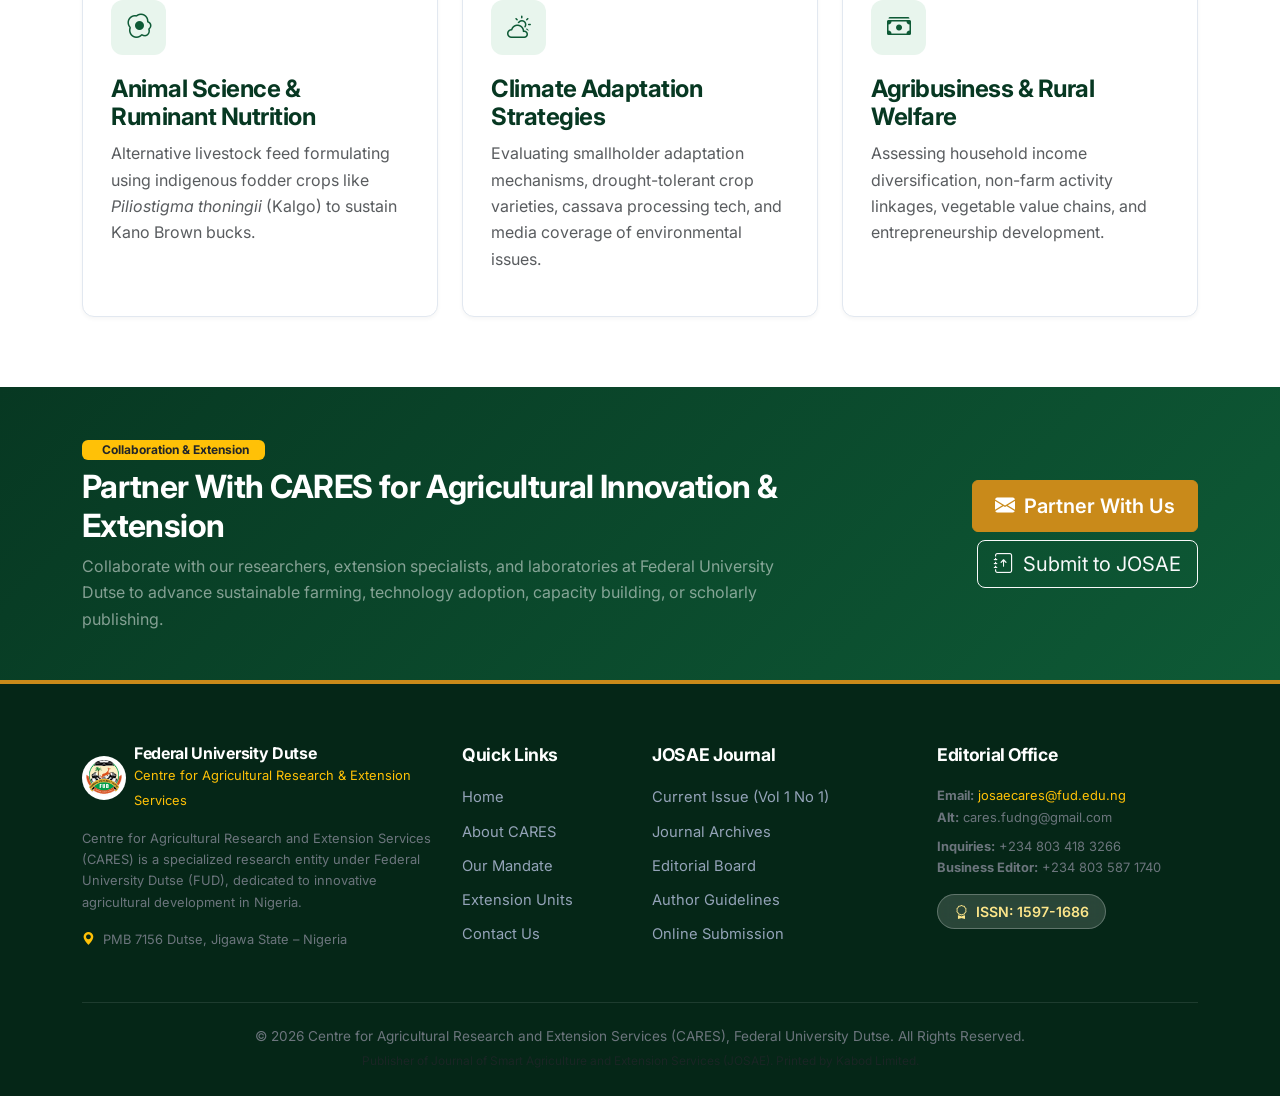
==== commit 598f03fb: "More on CARES than JOSEA" ====
--- a/index.html
+++ b/index.html
@@ -32,7 +32,7 @@
           <span class="d-none d-md-inline"><i class="bi bi-envelope-fill text-warning me-1"></i> cares.fudng@gmail.com</span>
         </div>
         <div class="d-flex align-items-center gap-3">
-          <a href="josae.html" class="fw-semibold text-warning"><i class="bi bi-journal-bookmark-fill me-1"></i> JOSAE Journal Portal</a>
+          <a href="josae.html"><i class="bi bi-journal-text me-1"></i> JOSAE Journal</a>
           <a href="https://fud.edu.ng" target="_blank" rel="noopener"><i class="bi bi-globe2 me-1"></i> FUD Main Portal</a>
         </div>
       </div>
@@ -62,12 +62,18 @@
           <li class="nav-item">
             <a class="nav-link" href="about.html">About CARES</a>
           </li>
+          <li class="nav-item">
+            <a class="nav-link" href="about.html#mandate">Research Thrusts</a>
+          </li>
+          <li class="nav-item">
+            <a class="nav-link" href="about.html#extension">Extension Services</a>
+          </li>
           <li class="nav-item dropdown">
-            <a class="nav-link dropdown-toggle fw-bold text-success" href="#" id="journalDropdown" role="button" data-bs-toggle="dropdown" aria-expanded="false">
-              JOSAE Journal <span class="badge bg-warning text-dark ms-1">ISSN: 1597-1686</span>
+            <a class="nav-link dropdown-toggle" href="#" id="journalDropdown" role="button" data-bs-toggle="dropdown" aria-expanded="false">
+              JOSAE Journal
             </a>
             <ul class="dropdown-menu shadow border-0" aria-labelledby="journalDropdown">
-              <li><a class="dropdown-item py-2" href="josae.html"><i class="bi bi-journal-text text-success me-2"></i> Journal Home &amp; Latest Issue</a></li>
+              <li><a class="dropdown-item py-2" href="josae.html"><i class="bi bi-journal-text text-success me-2"></i> Journal Home</a></li>
               <li><a class="dropdown-item py-2" href="josae-archives.html"><i class="bi bi-archive text-success me-2"></i> Volumes &amp; Archives</a></li>
               <li><a class="dropdown-item py-2" href="josae-editorial.html"><i class="bi bi-people text-success me-2"></i> Editorial Advisory Board</a></li>
               <li><a class="dropdown-item py-2" href="josae-guidelines.html"><i class="bi bi-file-earmark-text text-success me-2"></i> Author Guidelines &amp; Fees</a></li>
@@ -76,14 +82,11 @@
             </ul>
           </li>
           <li class="nav-item">
-            <a class="nav-link" href="about.html#extension">Extension Services</a>
-          </li>
-          <li class="nav-item">
             <a class="nav-link" href="contact.html">Contact</a>
           </li>
           <li class="nav-item ms-lg-2 mt-2 mt-lg-0">
-            <a class="btn btn-journal-badge" href="josae.html">
-              <i class="bi bi-book-half"></i> Read JOSAE
+            <a class="btn btn-gold-fud text-white btn-sm px-3 py-2" href="contact.html">
+              <i class="bi bi-envelope-fill me-1"></i> Contact CARES
             </a>
           </li>
         </ul>
@@ -97,20 +100,23 @@
       <div class="row align-items-center gy-4">
         <div class="col-lg-8">
           <div class="badge bg-warning text-dark px-3 py-2 rounded-pill fw-bold mb-3">
-            <i class="bi bi-award-fill me-1"></i> Centre of Excellence in Agricultural Research
+            <i class="bi bi-award-fill me-1"></i> Centre of Excellence in Agricultural Research &amp; Extension
           </div>
           <h1 class="display-4 fw-black text-white mb-3">
-            Pioneering Smart Agriculture &amp; Rural Extension in Nigeria
+            Pioneering Smart Agriculture &amp; Extension Services in Nigeria
           </h1>
           <p class="lead text-white-50 mb-4">
-            Centre for Agricultural Research and Extension Services (CARES) at Federal University Dutse is dedicated to advancing sustainable agri-food systems, cutting-edge farming technologies, and community-driven agricultural extension across semi-arid and savanna agro-ecological zones.
+            The Centre for Agricultural Research and Extension Services (CARES) at Federal University Dutse is dedicated to advancing sustainable agri-food systems, cutting-edge farming technologies, soil health, livestock nutrition, and community-driven extension outreach across Nigeria.
           </p>
           <div class="d-flex flex-wrap gap-3">
-            <a href="josae.html" class="btn btn-gold-fud btn-lg">
-              <i class="bi bi-journal-check me-1"></i> Explore JOSAE Journal
+            <a href="about.html" class="btn btn-gold-fud btn-lg">
+              <i class="bi bi-info-circle-fill me-1"></i> Learn About CARES
             </a>
-            <a href="about.html" class="btn btn-outline-light btn-lg">
-              <i class="bi bi-info-circle me-1"></i> Learn About CARES
+            <a href="about.html#extension" class="btn btn-outline-light btn-lg">
+              <i class="bi bi-people-fill me-1"></i> Extension Services
+            </a>
+            <a href="josae.html" class="btn btn-outline-light btn-lg opacity-75">
+              <i class="bi bi-journal-text me-1"></i> JOSAE Journal
             </a>
           </div>
         </div>
@@ -118,22 +124,37 @@
           <div class="card border-0 shadow-lg rounded-4 overflow-hidden bg-white text-dark p-4">
             <div class="d-flex align-items-center gap-3 mb-3">
               <div class="p-3 bg-success bg-opacity-10 text-success rounded-3 fs-3">
-                <i class="bi bi-journal-richtext"></i>
+                <i class="bi bi-tree-fill"></i>
               </div>
               <div>
-                <span class="badge bg-success mb-1">Vol. 1 No. 1 Published</span>
-                <h5 class="mb-0 fw-bold">JOSAE Current Issue</h5>
-              </div>
-            </div>
-            <p class="small text-muted mb-3">
-              Browse 12 peer-reviewed scientific articles covering crop science, livestock nutrition, climate adaptation, and agricultural extension.
-            </p>
+                <span class="badge bg-success mb-1">CARES at a Glance</span>
+                <h5 class="mb-0 fw-bold">Research &amp; Outreach Hub</h5>
+              </div>
+            </div>
+            <ul class="list-unstyled small text-secondary mb-3">
+              <li class="mb-2 d-flex align-items-start gap-2">
+                <i class="bi bi-check2-circle text-success fs-6 mt-1"></i>
+                <span><strong>Smart Farming &amp; Agritech:</strong> Climate adaptation &amp; precision agriculture for drylands.</span>
+              </li>
+              <li class="mb-2 d-flex align-items-start gap-2">
+                <i class="bi bi-check2-circle text-success fs-6 mt-1"></i>
+                <span><strong>Soil &amp; Crop Systems:</strong> Soil fertility optimization and integrated nutrient management.</span>
+              </li>
+              <li class="mb-2 d-flex align-items-start gap-2">
+                <i class="bi bi-check2-circle text-success fs-6 mt-1"></i>
+                <span><strong>Extension &amp; Outreach:</strong> Farmer field schools, youth and women in agriculture.</span>
+              </li>
+              <li class="d-flex align-items-start gap-2">
+                <i class="bi bi-check2-circle text-success fs-6 mt-1"></i>
+                <span><strong>Scholarly Publishing:</strong> Official publisher of <em>JOSAE</em> journal (ISSN: 1597-1686).</span>
+              </li>
+            </ul>
             <div class="d-grid gap-2">
-              <a href="josae.html" class="btn btn-primary-fud btn-sm">
-                <i class="bi bi-eye me-1"></i> View Articles &amp; Table of Contents
+              <a href="about.html" class="btn btn-primary-fud btn-sm">
+                <i class="bi bi-compass me-1"></i> Explore CARES Profile &amp; Mandate
               </a>
-              <a href="josae-guidelines.html" class="btn btn-outline-secondary btn-sm">
-                <i class="bi bi-cloud-arrow-up me-1"></i> Call for Papers &amp; Guidelines
+              <a href="contact.html" class="btn btn-outline-secondary btn-sm">
+                <i class="bi bi-chat-dots me-1"></i> Partner With Us
               </a>
             </div>
           </div>
@@ -147,16 +168,16 @@
     <div class="container">
       <div class="row g-4 text-center">
         <div class="col-6 col-md-3">
-          <div class="fs-2 fw-bold text-success">24+</div>
-          <div class="small text-muted fw-semibold">Peer-Reviewed Papers</div>
+          <div class="fs-2 fw-bold text-success">6+</div>
+          <div class="small text-muted fw-semibold">Core Research Thrusts</div>
         </div>
         <div class="col-6 col-md-3">
-          <div class="fs-2 fw-bold text-success">Bi-Annual</div>
-          <div class="small text-muted fw-semibold">Journal Frequency</div>
+          <div class="fs-2 fw-bold text-success">1,000+</div>
+          <div class="small text-muted fw-semibold">Farmers Reached</div>
         </div>
         <div class="col-6 col-md-3">
-          <div class="fs-2 fw-bold text-success">1597-1686</div>
-          <div class="small text-muted fw-semibold">Official ISSN</div>
+          <div class="fs-2 fw-bold text-success">25+</div>
+          <div class="small text-muted fw-semibold">Published Papers (JOSAE)</div>
         </div>
         <div class="col-6 col-md-3">
           <div class="fs-2 fw-bold text-success">FUD Dutse</div>
@@ -412,20 +433,23 @@
     </div>
   </section>
 
-  <!-- Quick Call to Action / Submission Banner -->
+  <!-- Quick Call to Action / Partnership Banner -->
   <section class="py-5 text-white" style="background: linear-gradient(135deg, #073822, #0e5a36);">
     <div class="container">
       <div class="row align-items-center justify-content-between gy-4">
         <div class="col-lg-8">
-          <span class="badge bg-warning text-dark fw-bold px-3 py-1 mb-2">Call For Papers Active</span>
-          <h2 class="fw-bold text-white mb-2">Publish Your Agricultural Research With JOSAE</h2>
+          <span class="badge bg-warning text-dark fw-bold px-3 py-1 mb-2"><i class="bi bi-handshake me-1"></i> Collaboration &amp; Extension</span>
+          <h2 class="fw-bold text-white mb-2">Partner With CARES for Agricultural Innovation &amp; Extension</h2>
           <p class="text-white-50 mb-0">
-            Submissions are open for upcoming volumes. Fast-track peer review, experienced editorial board, and maximum visibility for your research.
+            Collaborate with our researchers, extension specialists, and laboratories at Federal University Dutse to advance sustainable farming, technology adoption, capacity building, or scholarly publishing.
           </p>
         </div>
-        <div class="col-lg-4 text-lg-end">
-          <a href="josae-submission.html" class="btn btn-gold-fud btn-lg">
-            <i class="bi bi-upload me-1"></i> Submit Your Paper
+        <div class="col-lg-4 text-lg-end d-flex flex-wrap justify-content-lg-end gap-2">
+          <a href="contact.html" class="btn btn-gold-fud btn-lg">
+            <i class="bi bi-envelope-fill me-1"></i> Partner With Us
+          </a>
+          <a href="josae-submission.html" class="btn btn-outline-light btn-lg">
+            <i class="bi bi-journal-arrow-up me-1"></i> Submit to JOSAE
           </a>
         </div>
       </div>
